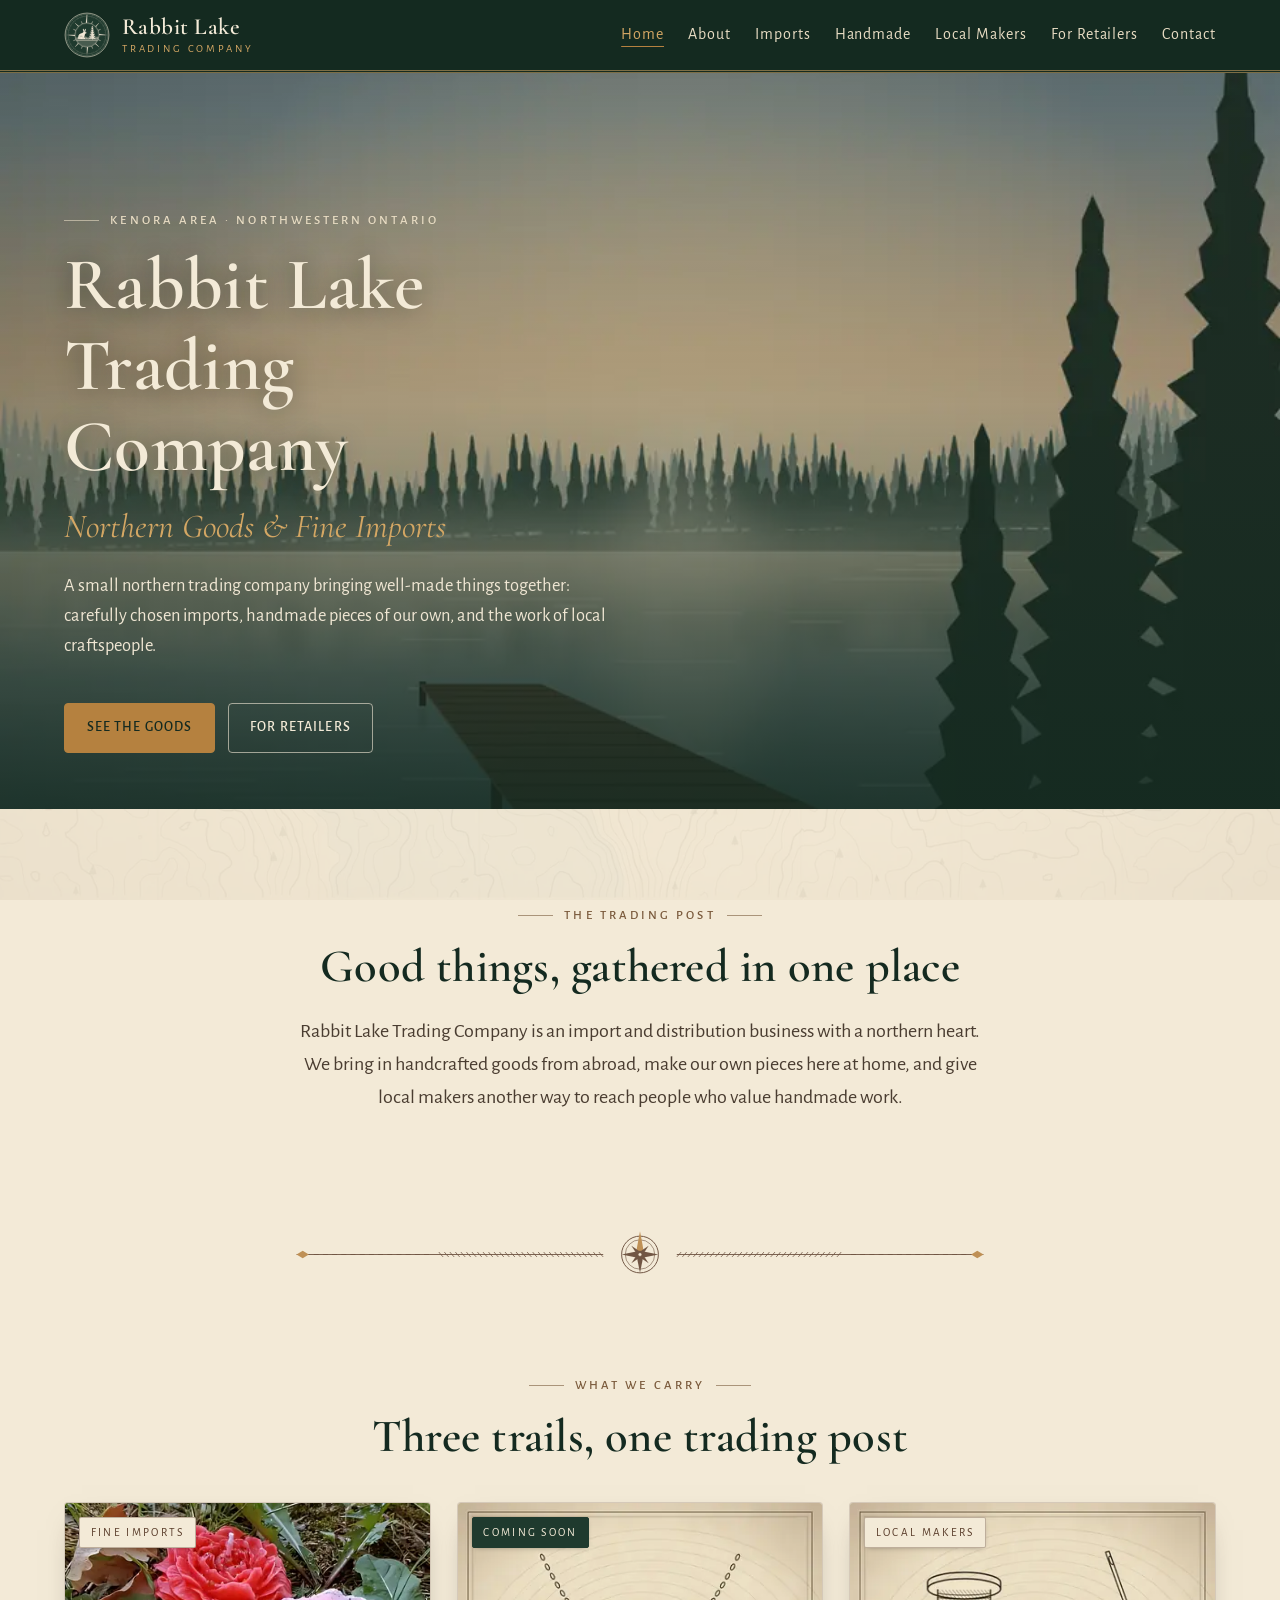
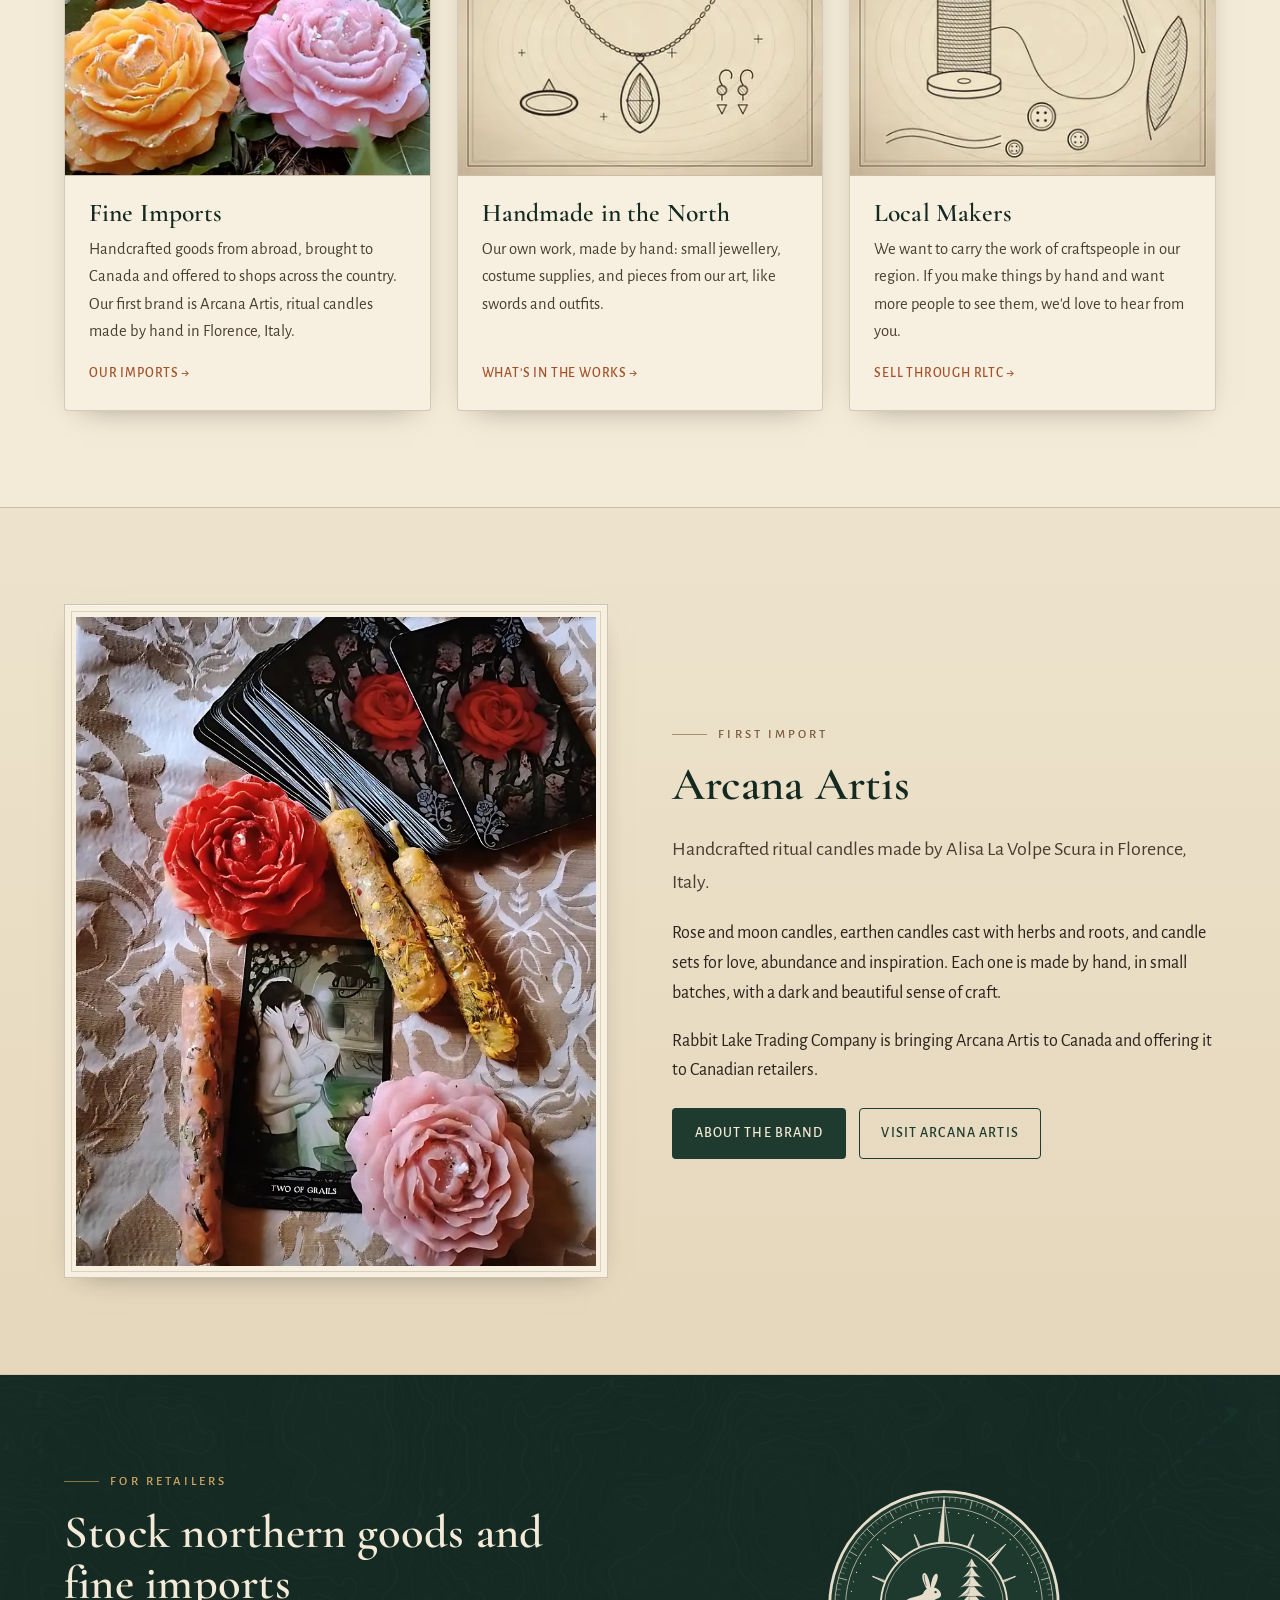
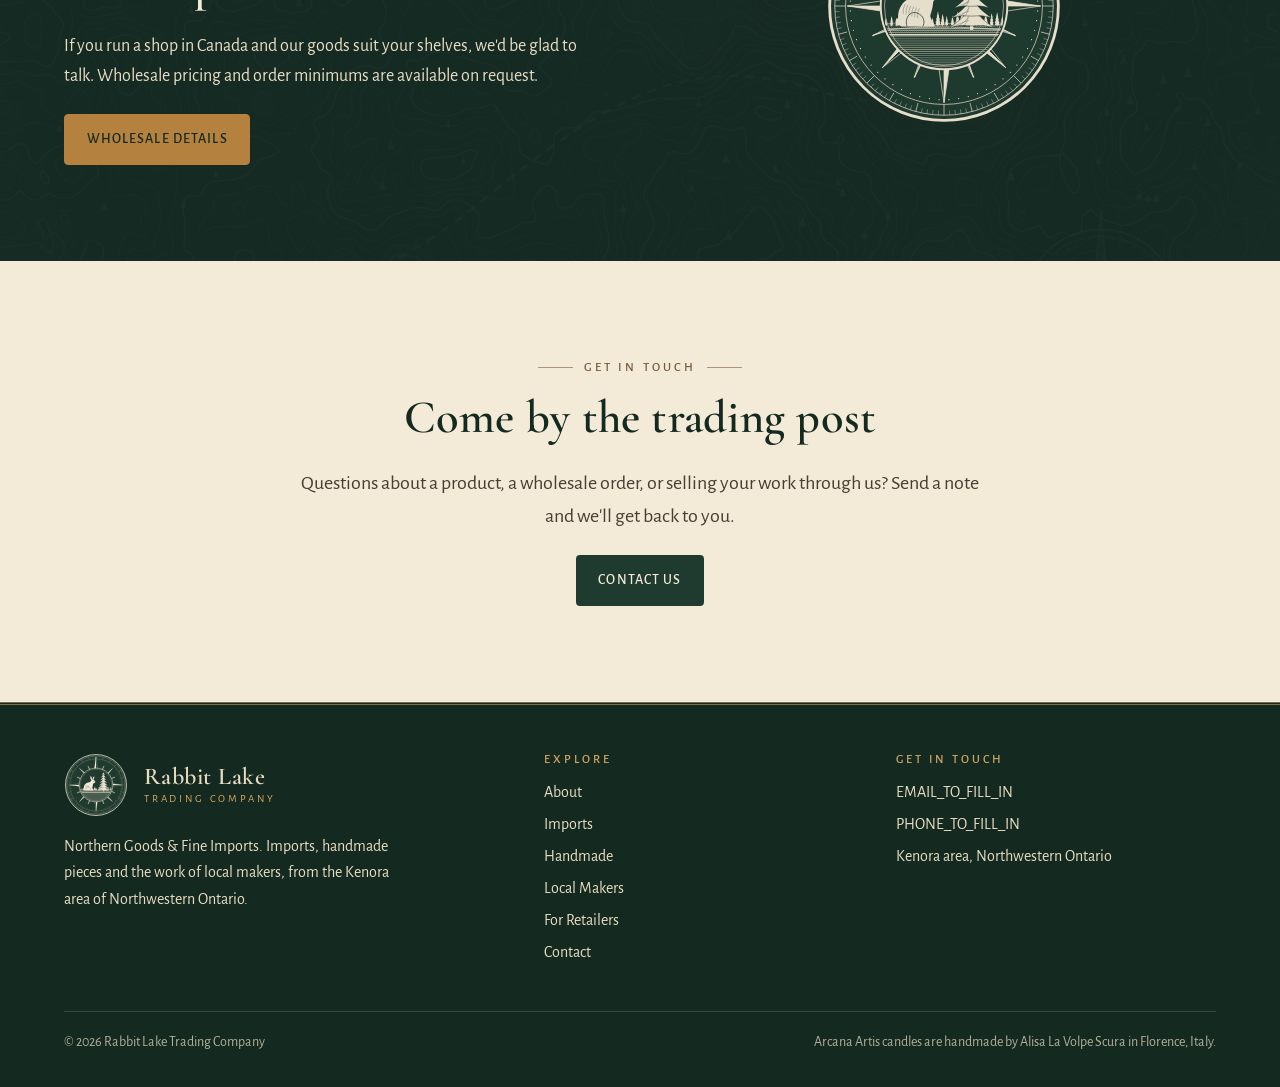
==== index.html @ 3e0c2234 "Rabbit Lake Trading Company site: Northern Goods & Fine Imports" ====
<!doctype html>
<html lang="en-CA" class="no-js">
<head>
<meta charset="utf-8">

<meta name="viewport" content="width=device-width, initial-scale=1">
<title>Rabbit Lake Trading Company | Northern Goods &amp; Fine Imports</title>
<meta name="description" content="Rabbit Lake Trading Company: northern goods and fine imports from the Kenora area of Northwestern Ontario. Imports, handmade goods and local makers, for retailers and customers across Canada.">
<link rel="canonical" href="https://keenanhutka.github.io/RLTC/">
<meta name="theme-color" content="#142a20">
<meta property="og:type" content="website">
<meta property="og:site_name" content="Rabbit Lake Trading Company">
<meta property="og:title" content="Rabbit Lake Trading Company | Northern Goods &amp; Fine Imports">
<meta property="og:description" content="Rabbit Lake Trading Company: northern goods and fine imports from the Kenora area of Northwestern Ontario. Imports, handmade goods and local makers, for retailers and customers across Canada.">
<meta property="og:url" content="https://keenanhutka.github.io/RLTC/">
<meta property="og:image" content="https://keenanhutka.github.io/RLTC/assets/img/og-image.jpg">
<meta property="og:image:width" content="1200">
<meta property="og:image:height" content="630">
<meta property="og:image:alt" content="Rabbit Lake Trading Company emblem over a misty northern lake at dawn">
<meta property="og:locale" content="en_CA">
<meta name="twitter:card" content="summary_large_image">
<link rel="icon" href="favicon.ico" sizes="any">
<link rel="icon" href="favicon.svg" type="image/svg+xml">
<link rel="apple-touch-icon" href="apple-touch-icon.png">
<link rel="manifest" href="site.webmanifest">
<link rel="preload" href="assets/fonts/cormorant-garamond.woff2" as="font" type="font/woff2" crossorigin>
<link rel="preload" href="assets/fonts/alegreya-sans-regular.woff2" as="font" type="font/woff2" crossorigin>
<link rel="stylesheet" href="assets/css/style.css">
<script>document.documentElement.className="js";</script>
<script src="assets/js/main.js" defer></script>
</head>
<body>
<a class="skip" href="#main">Skip to content</a>
<header class="site-header">
  <div class="wrap">
    <a class="brand" href="index.html" aria-label="Rabbit Lake Trading Company, home">
      <img src="assets/img/emblem-cream.svg" alt="" width="46" height="46">
      <span class="brand-text"><span class="brand-name">Rabbit Lake</span><span class="brand-sub">Trading Company</span></span>
    </a>
    <button class="nav-toggle" type="button" aria-expanded="false" aria-controls="site-nav"><span class="bars" aria-hidden="true"></span>Menu</button>
    <nav class="site-nav" id="site-nav" aria-label="Main"><ul><li><a href="index.html" aria-current="page">Home</a></li><li><a href="about.html">About</a></li><li><a href="imports.html">Imports</a></li><li><a href="handmade.html">Handmade</a></li><li><a href="makers.html">Local Makers</a></li><li><a href="retailers.html">For Retailers</a></li><li><a href="contact.html">Contact</a></li></ul></nav>
  </div>
</header>
<main id="main">
<section class="hero">
  <picture>
    <source media="(max-width: 40rem)" srcset="assets/img/hero-lake-portrait.webp" type="image/webp">
    <source media="(max-width: 40rem)" srcset="assets/img/hero-lake-portrait.jpg">
    <source srcset="assets/img/hero-lake-960.webp 960w, assets/img/hero-lake.webp 1920w" sizes="100vw" type="image/webp">
    <img src="assets/img/hero-lake.jpg" srcset="assets/img/hero-lake-960.jpg 960w, assets/img/hero-lake.jpg 1920w" sizes="100vw" alt="" width="1920" height="1080" fetchpriority="high">
  </picture>
  <div class="wrap hero-inner">
    <p class="eyebrow left">Kenora area &middot; Northwestern Ontario</p>
    <h1>Rabbit Lake Trading Company</h1>
    <p class="tagline">Northern Goods &amp; Fine Imports</p>
    <p class="intro">A small northern trading company bringing well-made things together: carefully chosen imports, handmade pieces of our own, and the work of local craftspeople.</p>
    <div class="btns">
      <a class="btn btn-brass" href="imports.html">See the goods</a>
      <a class="btn btn-ghost" href="retailers.html">For retailers</a>
    </div>
  </div>
</section>

<section class="section">
  <div class="wrap narrow center">
    <p class="eyebrow">The trading post</p>
    <h2>Good things, gathered in one place</h2>
    <p class="lead">Rabbit Lake Trading Company is an import and distribution business with a northern heart. We bring in handcrafted goods from abroad, make our own pieces here at home, and give local makers another way to reach people who value handmade work.</p>
  </div>
</section>

<img class="divider" src="assets/img/divider-compass.svg" alt="" width="1200" height="80" aria-hidden="true">

<section class="section">
  <div class="wrap">
    <div class="center narrow" style="margin-bottom:2.5rem">
      <p class="eyebrow">What we carry</p>
      <h2>Three trails, one trading post</h2>
    </div>
    <div class="grid grid-3">
      <article class="card">
        <div class="media"><picture><source srcset="assets/img/arcana-roses-outdoor-450.webp" type="image/webp"><img src="assets/img/arcana-roses-outdoor-450.jpg" alt="Arcana Artis rose candles in peach and pink, set among green leaves" width="450" height="450" loading="lazy" decoding="async"></picture></div>
        <span class="tag">Fine imports</span>
        <div class="body">
          <h3>Fine Imports</h3>
          <p>Handcrafted goods from abroad, brought to Canada and offered to shops across the country. Our first brand is Arcana Artis, ritual candles made by hand in Florence, Italy.</p>
          <a class="more" href="imports.html">Our imports</a>
        </div>
      </article>
      <article class="card">
        <div class="media"><picture><source srcset="assets/img/soon-jewelry-400.webp" type="image/webp"><img src="assets/img/soon-jewelry-400.jpg" alt="Illustration of a pendant, ring and earrings in an engraved style" width="400" height="300" loading="lazy" decoding="async"></picture></div>
        <span class="tag soon">Coming soon</span>
        <div class="body">
          <h3>Handmade in the North</h3>
          <p>Our own work, made by hand: small jewellery, costume supplies, and pieces from our art, like swords and outfits.</p>
          <a class="more" href="handmade.html">What's in the works</a>
        </div>
      </article>
      <article class="card">
        <div class="media"><picture><source srcset="assets/img/soon-costume-400.webp" type="image/webp"><img src="assets/img/soon-costume-400.jpg" alt="Illustration of a thread spool, needle, buttons and a feather" width="400" height="300" loading="lazy" decoding="async"></picture></div>
        <span class="tag">Local makers</span>
        <div class="body">
          <h3>Local Makers</h3>
          <p>We want to carry the work of craftspeople in our region. If you make things by hand and want more people to see them, we'd love to hear from you.</p>
          <a class="more" href="makers.html">Sell through RLTC</a>
        </div>
      </article>
    </div>
  </div>
</section>

<section class="section canvas-band">
  <div class="wrap split">
    <div class="frame">
      <picture><source srcset="assets/img/arcana-love-candles.webp" type="image/webp"><img src="assets/img/arcana-love-candles.jpg" alt="Arcana Artis rose candle and herb-rolled tapers arranged with tarot cards on an embroidered cloth" width="900" height="1125" loading="lazy" decoding="async"></picture>
    </div>
    <div>
      <p class="eyebrow left">First import</p>
      <h2>Arcana Artis</h2>
      <p class="lead">Handcrafted ritual candles made by Alisa La Volpe Scura in Florence, Italy.</p>
      <p>Rose and moon candles, earthen candles cast with herbs and roots, and candle sets for love, abundance and inspiration. Each one is made by hand, in small batches, with a dark and beautiful sense of craft.</p>
      <p>Rabbit Lake Trading Company is bringing Arcana Artis to Canada and offering it to Canadian retailers.</p>
      <div class="btns">
        <a class="btn btn-pine" href="imports.html">About the brand</a>
        <a class="btn btn-line" href="https://keenanhutka.github.io/Arcanaartis/" rel="noopener">Visit Arcana Artis</a>
      </div>
    </div>
  </div>
</section>

<section class="section pine-band">
  <div class="wrap split">
    <div>
      <p class="eyebrow left">For retailers</p>
      <h2>Stock northern goods and fine imports</h2>
      <p>If you run a shop in Canada and our goods suit your shelves, we'd be glad to talk. Wholesale pricing and order minimums are available on request.</p>
      <div class="btns"><a class="btn btn-brass" href="retailers.html">Wholesale details</a></div>
    </div>
    <div class="center"><img class="emblem-float" src="assets/img/emblem-cream.svg" alt="Rabbit Lake Trading Company emblem: a rabbit and a pine tree inside a compass rose" width="320" height="320" loading="lazy"></div>
  </div>
</section>

<section class="section">
  <div class="wrap narrow center">
    <p class="eyebrow">Get in touch</p>
    <h2>Come by the trading post</h2>
    <p class="lead">Questions about a product, a wholesale order, or selling your work through us? Send a note and we'll get back to you.</p>
    <div class="btns" style="justify-content:center"><a class="btn btn-pine" href="contact.html">Contact us</a></div>
  </div>
</section>

</main>
<footer class="site-footer">
  <div class="wrap">
    <div class="footer-grid">
      <div>
        <div class="footer-brand">
          <img src="assets/img/emblem-cream.svg" alt="" width="64" height="64" loading="lazy">
          <div class="brand-text"><span class="brand-name">Rabbit Lake</span><span class="brand-sub">Trading Company</span></div>
        </div>
        <p style="margin-top:1rem;max-width:22rem">Northern Goods &amp; Fine Imports. Imports, handmade pieces and the work of local makers, from the Kenora area of Northwestern Ontario.</p>
      </div>
      <div>
        <h4>Explore</h4>
        <ul><li><a href="about.html">About</a></li><li><a href="imports.html">Imports</a></li><li><a href="handmade.html">Handmade</a></li><li><a href="makers.html">Local Makers</a></li><li><a href="retailers.html">For Retailers</a></li><li><a href="contact.html">Contact</a></li></ul>
      </div>
      <div>
        <h4>Get in touch</h4>
        <ul>
          <li><a href="mailto:EMAIL_TO_FILL_IN">EMAIL_TO_FILL_IN</a></li>
          <li>PHONE_TO_FILL_IN</li>
          <li>Kenora area, Northwestern Ontario</li>
        </ul>
      </div>
    </div>
    <div class="footer-base"><span>&copy; <span id="year">2026</span> Rabbit Lake Trading Company</span><span>Arcana Artis candles are handmade by Alisa La Volpe Scura in Florence, Italy.</span></div>
  </div>
</footer>
</body>
</html>
---- assets/css/style.css ----
/* Rabbit Lake Trading Company — Northern Goods & Fine Imports */
@font-face{font-family:"Cormorant Garamond";src:url("../fonts/cormorant-garamond.woff2") format("woff2");font-weight:300 700;font-style:normal;font-display:swap}
@font-face{font-family:"Cormorant Garamond";src:url("../fonts/cormorant-garamond-italic.woff2") format("woff2");font-weight:300 700;font-style:italic;font-display:swap}
@font-face{font-family:"Alegreya Sans";src:url("../fonts/alegreya-sans-regular.woff2") format("woff2");font-weight:400;font-style:normal;font-display:swap}
@font-face{font-family:"Alegreya Sans";src:url("../fonts/alegreya-sans-italic.woff2") format("woff2");font-weight:400;font-style:italic;font-display:swap}
@font-face{font-family:"Alegreya Sans";src:url("../fonts/alegreya-sans-medium.woff2") format("woff2");font-weight:500;font-style:normal;font-display:swap}
@font-face{font-family:"Alegreya Sans";src:url("../fonts/alegreya-sans-bold.woff2") format("woff2");font-weight:700;font-style:normal;font-display:swap}

:root{
  --pine:#1f3a2e; --pine-deep:#142a20; --pine-soft:#2f4f40;
  --lake:#2f5d73; --lake-soft:#4f7f93;
  --parch:#f3ead7; --canvas:#e8dcc3; --canvas-deep:#d8c7a6;
  --wood:#5a3d2b; --wood-soft:#7a5a3c; --ink:#2a221b; --ink-soft:#4a3d31;
  --brass:#b5813f; --brass-light:#d4a764; --rust:#a4512b;
  --display:"Cormorant Garamond","Iowan Old Style","Palatino Linotype",Georgia,serif;
  --body:"Alegreya Sans","Segoe UI",system-ui,sans-serif;
  --wrap:72rem; --radius:4px;
  --shadow:0 1px 0 rgba(255,255,255,.4) inset,0 10px 30px -18px rgba(42,34,27,.55);
}
*,*::before,*::after{box-sizing:border-box}
html{-webkit-text-size-adjust:100%;scroll-behavior:smooth}
body{margin:0;font-family:var(--body);font-size:1.125rem;line-height:1.65;color:var(--ink);background:var(--parch);position:relative;min-height:100vh;display:flex;flex-direction:column}
body::before{content:"";position:fixed;inset:0;z-index:-1;pointer-events:none;
  background:url("../img/map-texture.jpg") center/cover no-repeat;opacity:.16}
body::before{background-image:image-set(url("../img/map-texture.webp") type("image/webp"),url("../img/map-texture.jpg") type("image/jpeg"))}
main{flex:1}
img{max-width:100%;height:auto;display:block}
a{color:var(--lake);text-decoration-thickness:1px;text-underline-offset:.18em}
a:hover{color:var(--rust)}
:focus-visible{outline:2px solid var(--brass);outline-offset:3px}
h1,h2,h3,h4{font-family:var(--display);font-weight:600;line-height:1.1;color:var(--pine-deep);margin:0 0 .5em;letter-spacing:.005em}
h1{font-size:clamp(2.4rem,7vw,4.6rem)}
h2{font-size:clamp(1.9rem,4.4vw,2.9rem)}
h3{font-size:1.6rem}
p{margin:0 0 1em}
.wrap{width:min(100% - 2.5rem,var(--wrap));margin-inline:auto}
.narrow{max-width:44rem}
.center{text-align:center;margin-inline:auto}
.eyebrow{font-family:var(--body);font-weight:500;font-size:.8rem;letter-spacing:.24em;text-transform:uppercase;color:var(--wood-soft);margin:0 0 .9rem;display:flex;align-items:center;gap:.7rem}
.center .eyebrow,.eyebrow.center{justify-content:center}
.eyebrow::before,.eyebrow::after{content:"";height:1px;width:2.2rem;background:currentColor;opacity:.6}
.eyebrow.left::after{display:none}
.lead{font-size:1.25rem;color:var(--ink-soft)}
.skip{position:absolute;left:-999px;top:0}
.skip:focus{left:1rem;top:1rem;z-index:99;background:var(--parch);padding:.5rem 1rem}
.placeholder{background:rgba(181,129,63,.16);border-bottom:1px dashed var(--brass);padding:0 .2em;font-style:italic;color:var(--wood)}

/* Header */
.site-header{background:var(--pine-deep);color:var(--parch);position:sticky;top:0;z-index:50;border-bottom:3px double rgba(212,167,100,.55)}
.site-header .wrap{display:flex;align-items:center;justify-content:space-between;gap:1rem;min-height:4.4rem}
.brand{display:flex;align-items:center;gap:.75rem;color:var(--parch);text-decoration:none}
.brand img{width:46px;height:46px}
.brand-text{display:flex;flex-direction:column;line-height:1}
.brand-name{font-family:var(--display);font-size:1.45rem;font-weight:600;letter-spacing:.02em}
.brand-sub{font-size:.68rem;letter-spacing:.26em;text-transform:uppercase;color:var(--brass-light);margin-top:.3rem}
.nav-toggle{display:none;background:none;border:1px solid rgba(243,234,215,.4);color:var(--parch);border-radius:var(--radius);padding:.45rem .7rem;font:inherit;font-size:.85rem;letter-spacing:.14em;text-transform:uppercase;cursor:pointer}
.js .nav-toggle{display:inline-flex;align-items:center;gap:.5rem}
.nav-toggle .bars{width:18px;height:12px;position:relative;border-top:2px solid currentColor;border-bottom:2px solid currentColor}
.nav-toggle .bars::after{content:"";position:absolute;left:0;right:0;top:3px;border-top:2px solid currentColor}
.site-nav ul{list-style:none;margin:0;padding:0}
.site-nav a{color:var(--canvas);text-decoration:none;font-size:1rem;letter-spacing:.06em}
.site-nav a:hover,.site-nav a[aria-current="page"]{color:var(--brass-light)}
.site-nav a[aria-current="page"]{text-decoration:underline;text-decoration-color:var(--brass);text-underline-offset:.45em}
/* mobile nav */
.site-nav{width:100%}
.js .site-nav{position:absolute;left:0;right:0;top:100%;background:var(--pine-deep);border-bottom:3px double rgba(212,167,100,.55);display:none}
.js .site-nav.open{display:block}
.site-nav ul{display:flex;flex-wrap:wrap;gap:.2rem 1.2rem;padding:.3rem 0 .8rem}
.js .site-nav ul{flex-direction:column;padding:.5rem 1.25rem 1rem;gap:0}
.js .site-nav li a{display:block;padding:.65rem 0;border-bottom:1px solid rgba(243,234,215,.12);font-size:1.1rem}
.no-js .site-header .wrap{flex-wrap:wrap;padding-top:.6rem}

/* Hero */
.hero{position:relative;color:var(--parch);background:var(--pine-deep);overflow:hidden;isolation:isolate}
.hero picture,.hero picture img{position:absolute;inset:0;width:100%;height:100%;object-fit:cover;z-index:-2}
.hero picture img{object-position:70% 50%}
.hero::after{content:"";position:absolute;inset:0;z-index:-1;background:linear-gradient(180deg,rgba(20,42,32,.15) 0%,rgba(20,42,32,.25) 45%,rgba(20,42,32,.85) 100%)}
.hero-inner{min-height:min(88vh,46rem);display:flex;flex-direction:column;justify-content:flex-end;padding-block:7rem 3.5rem}
.hero h1{color:var(--parch);text-shadow:0 2px 24px rgba(10,20,15,.45);margin-bottom:.15em;max-width:12ch}
.hero .tagline{font-family:var(--display);font-style:italic;font-size:clamp(1.4rem,3.6vw,2.1rem);color:var(--brass-light);margin:0 0 1rem}
.hero .eyebrow{color:var(--canvas)}
.hero p.intro{max-width:34rem;color:#efe6d3;font-size:1.15rem}
.hero.small .hero-inner{min-height:20rem;padding-block:6rem 2.5rem}
.hero.small h1{max-width:none;font-size:clamp(2.3rem,6vw,3.8rem)}
.btns{display:flex;flex-wrap:wrap;gap:.8rem;margin-top:1.4rem}
.btn{display:inline-flex;align-items:center;gap:.5rem;padding:.8rem 1.35rem;border-radius:var(--radius);font-weight:500;letter-spacing:.08em;text-transform:uppercase;font-size:.88rem;text-decoration:none;border:1px solid transparent;transition:background .2s,color .2s,border-color .2s}
.btn-brass{background:var(--brass);color:var(--pine-deep);border-color:var(--brass)}
.btn-brass:hover{background:var(--brass-light);color:var(--pine-deep)}
.btn-ghost{color:var(--parch);border-color:rgba(243,234,215,.6)}
.btn-ghost:hover{background:rgba(243,234,215,.12);color:var(--parch)}
.btn-pine{background:var(--pine);color:var(--parch)}
.btn-pine:hover{background:var(--pine-soft);color:var(--parch)}
.btn-line{color:var(--pine);border-color:var(--pine)}
.btn-line:hover{background:var(--pine);color:var(--parch)}

/* Sections */
.section{padding-block:clamp(3.5rem,8vw,6rem)}
.section.tight{padding-block:clamp(2.5rem,5vw,3.5rem)}
.divider{display:block;width:min(100% - 2.5rem,46rem);height:auto;margin:0 auto;opacity:.85}
.canvas-band{background:linear-gradient(0deg,rgba(216,199,166,.55),rgba(232,220,195,.55));border-block:1px solid rgba(90,61,43,.18)}
.pine-band{background:var(--pine-deep);color:var(--canvas);position:relative;overflow:hidden;isolation:isolate}
.pine-band::before{content:"";position:absolute;inset:0;z-index:-1;background:url("../img/map-texture.jpg") center/cover;opacity:.08;filter:invert(1)}
.pine-band h2,.pine-band h3{color:var(--parch)}
.pine-band .eyebrow{color:var(--brass-light)}
.pine-band a:not(.btn){color:var(--brass-light)}

.grid{display:grid;gap:1.6rem}
@media (min-width:44rem){.grid-2{grid-template-columns:repeat(2,1fr)}.grid-3{grid-template-columns:repeat(2,1fr)}}
@media (min-width:62rem){.grid-3{grid-template-columns:repeat(3,1fr)}}
.split{display:grid;gap:2.5rem;align-items:center}
@media (min-width:56rem){.split{grid-template-columns:1fr 1fr;gap:4rem}.split.reverse>:first-child{order:2}}

/* Cards: ledger / canvas tags */
.card{background:#f7f0e1;border:1px solid rgba(90,61,43,.22);border-radius:var(--radius);box-shadow:var(--shadow);overflow:hidden;display:flex;flex-direction:column;position:relative}
.card .media{aspect-ratio:4/3;overflow:hidden;background:var(--canvas);border-bottom:1px solid rgba(90,61,43,.2)}
.card .media img{width:100%;height:100%;object-fit:cover}
.card .body{padding:1.4rem 1.5rem 1.6rem;display:flex;flex-direction:column;flex:1}
.card .body p{color:var(--ink-soft);font-size:1.04rem}
.card .body .more{margin-top:auto;font-weight:500;letter-spacing:.06em;text-transform:uppercase;font-size:.85rem;text-decoration:none;color:var(--rust)}
.card .body .more::after{content:" \2192"}
.card h3{margin-bottom:.35em}
.tag{position:absolute;top:.9rem;left:.9rem;background:var(--parch);color:var(--wood);border:1px solid rgba(90,61,43,.35);font-size:.72rem;letter-spacing:.2em;text-transform:uppercase;padding:.3rem .65rem;border-radius:2px;box-shadow:0 2px 6px -3px rgba(0,0,0,.4)}
.tag.soon{background:var(--pine);color:var(--parch);border-color:var(--pine)}
.caption{font-size:.85rem;color:var(--wood-soft);font-style:italic;margin-top:.4rem}

.frame{position:relative;padding:.7rem;background:#f7f0e1;border:1px solid rgba(90,61,43,.25);box-shadow:var(--shadow)}
.frame::after{content:"";position:absolute;inset:.35rem;border:1px solid rgba(90,61,43,.18);pointer-events:none}
.photo-row{display:grid;grid-template-columns:repeat(3,1fr);gap:.6rem;margin-top:.8rem}
.photo-row img{aspect-ratio:1;object-fit:cover;border:1px solid rgba(90,61,43,.2)}

.list-pins{list-style:none;padding:0;margin:0 0 1.2rem}
.list-pins li{position:relative;padding-left:1.8rem;margin-bottom:.55rem}
.list-pins li::before{content:"";position:absolute;left:.2rem;top:.55em;width:.7rem;height:.7rem;border:2px solid var(--brass);transform:rotate(45deg)}

.steps{counter-reset:s;list-style:none;padding:0;margin:0;display:grid;gap:1.2rem}
@media (min-width:50rem){.steps{grid-template-columns:repeat(3,1fr)}}
.steps li{counter-increment:s;background:#f7f0e1;border:1px solid rgba(90,61,43,.22);border-radius:var(--radius);padding:1.4rem 1.4rem 1.2rem;position:relative}
.steps li::before{content:counter(s,upper-roman);font-family:var(--display);font-size:2rem;font-weight:600;color:var(--brass);display:block;line-height:1;margin-bottom:.5rem}
.steps h3{font-size:1.35rem}

.ledger{width:100%;border-collapse:collapse;background:#f7f0e1;border:1px solid rgba(90,61,43,.25);box-shadow:var(--shadow);font-size:1.05rem}
.ledger th,.ledger td{padding:.85rem 1.1rem;text-align:left;vertical-align:top;border-bottom:1px dashed rgba(90,61,43,.3)}
.ledger th{font-family:var(--display);font-size:1.2rem;font-weight:600;color:var(--pine);width:42%}
.ledger tr:last-child th,.ledger tr:last-child td{border-bottom:0}

.contact-cards .card .body{align-items:flex-start}
.contact-line{font-family:var(--display);font-size:1.6rem;font-weight:600;color:var(--pine);word-break:break-word}
.note{font-size:.95rem;color:var(--wood-soft)}

.emblem-float{width:min(15rem,60%);margin:0 auto 1.5rem;opacity:.95}

/* Footer */
.site-footer{background:var(--pine-deep);color:var(--canvas);padding-block:3rem 2rem;border-top:3px double rgba(212,167,100,.55);font-size:1rem}
.site-footer a{color:var(--canvas);text-decoration:none}
.site-footer a:hover{color:var(--brass-light)}
.footer-grid{display:grid;gap:2rem}
@media (min-width:50rem){.footer-grid{grid-template-columns:1.4fr 1fr 1fr}}
.footer-brand{display:flex;gap:1rem;align-items:center}
.footer-brand img{width:64px;height:64px}
.footer-brand .brand-name{font-size:1.5rem}
.site-footer h4{color:var(--brass-light);font-family:var(--body);font-size:.78rem;letter-spacing:.24em;text-transform:uppercase;font-weight:500;margin-bottom:.8rem}
.site-footer ul{list-style:none;margin:0;padding:0}
.site-footer li{margin-bottom:.35rem}
.footer-base{margin-top:2.5rem;padding-top:1.2rem;border-top:1px solid rgba(243,234,215,.15);display:flex;flex-wrap:wrap;gap:.5rem 1.5rem;justify-content:space-between;font-size:.88rem;color:rgba(232,220,195,.75)}

/* Desktop nav */
@media (min-width:60rem){
  .js .nav-toggle{display:none}
  .js .site-nav,.site-nav{position:static;display:block;width:auto;background:none;border:0}
  .js .site-nav ul,.site-nav ul{flex-direction:row;padding:0;gap:1.5rem}
  .js .site-nav li a{display:inline;padding:0;border:0;font-size:1rem}
  .no-js .site-header .wrap{flex-wrap:nowrap;padding-top:0}
}
@media (max-width:30rem){
  body{font-size:1.06rem}
  .brand-name{font-size:1.2rem}
  .brand-sub{font-size:.58rem;letter-spacing:.2em}
  .brand img{width:40px;height:40px}
  .hero-inner{padding-block:5rem 2.5rem}
}
@media (prefers-reduced-motion:reduce){html{scroll-behavior:auto}*{transition:none!important}}
.pine-band .steps h3{color:var(--pine-deep)}
.pine-band .steps p{color:var(--ink-soft)}
@media (max-width:30rem){.hero .eyebrow{font-size:.7rem;letter-spacing:.14em}.hero .eyebrow::before{width:1.4rem}}
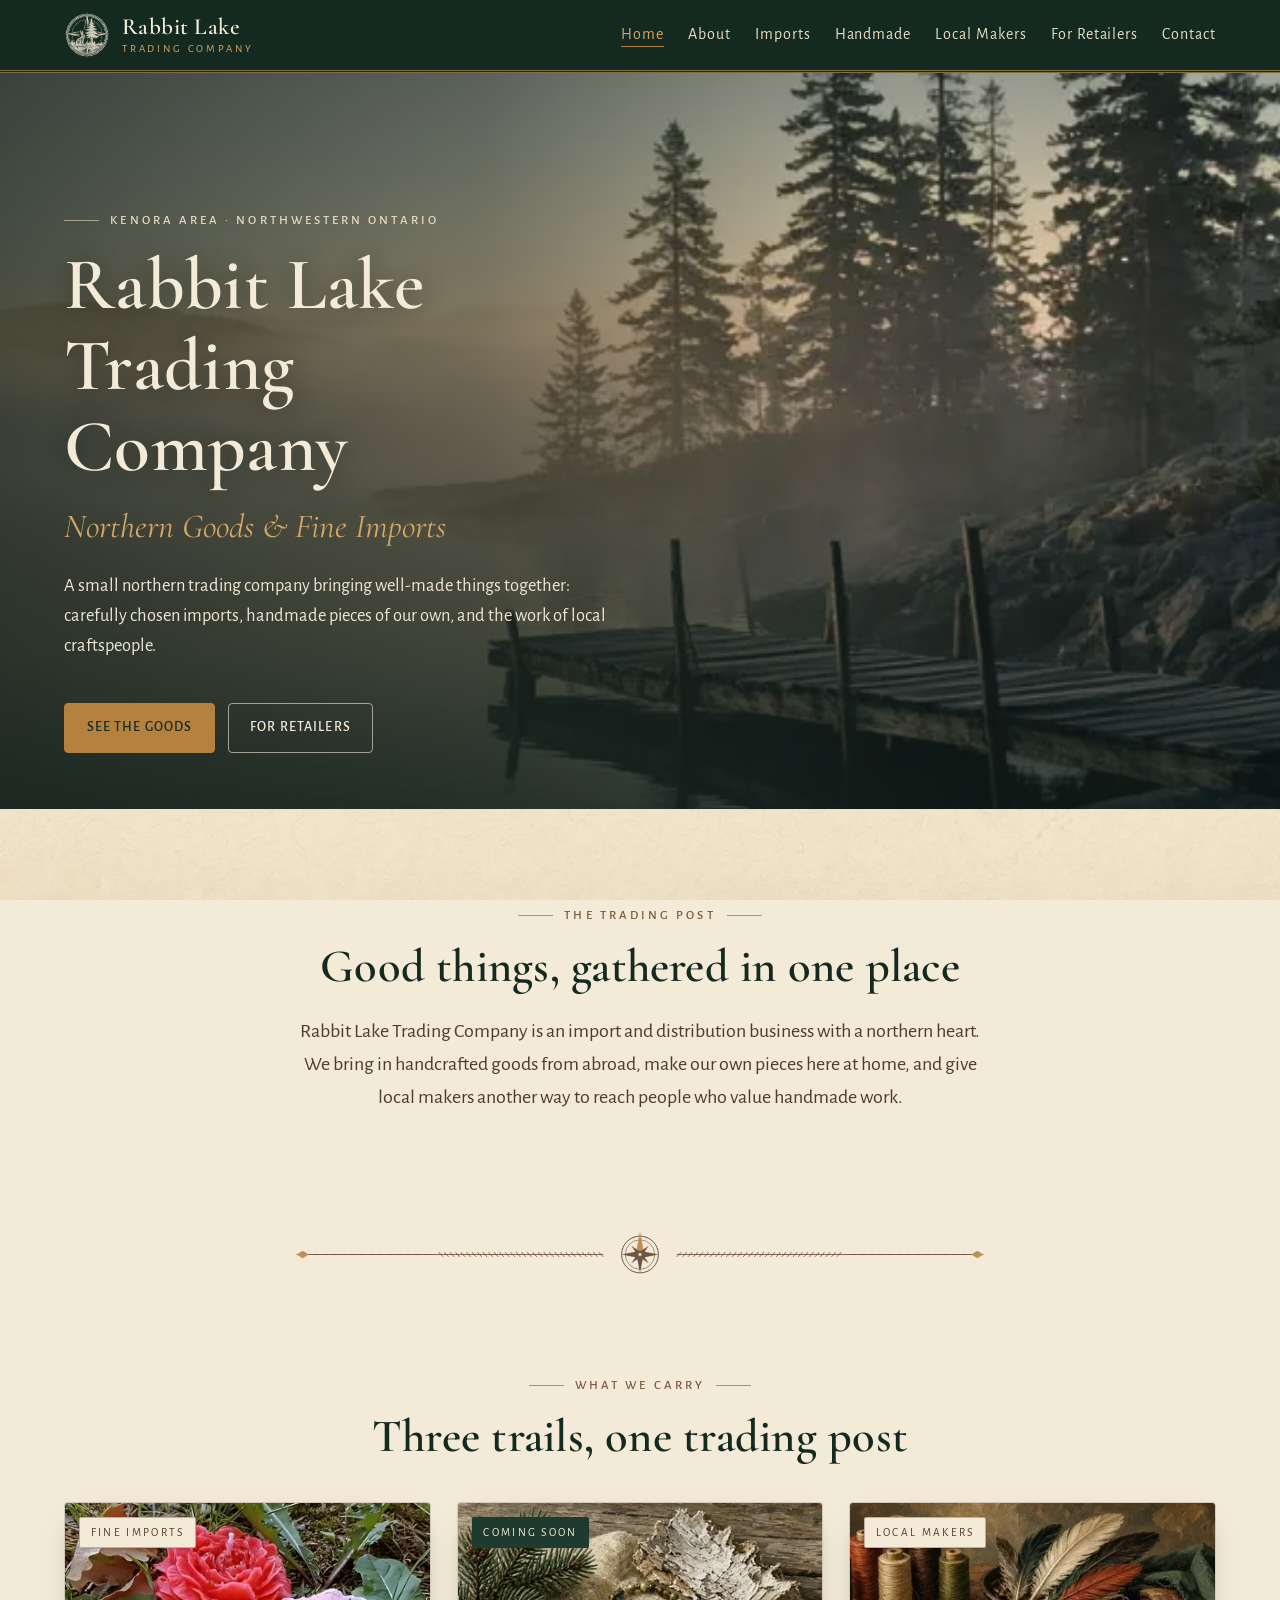
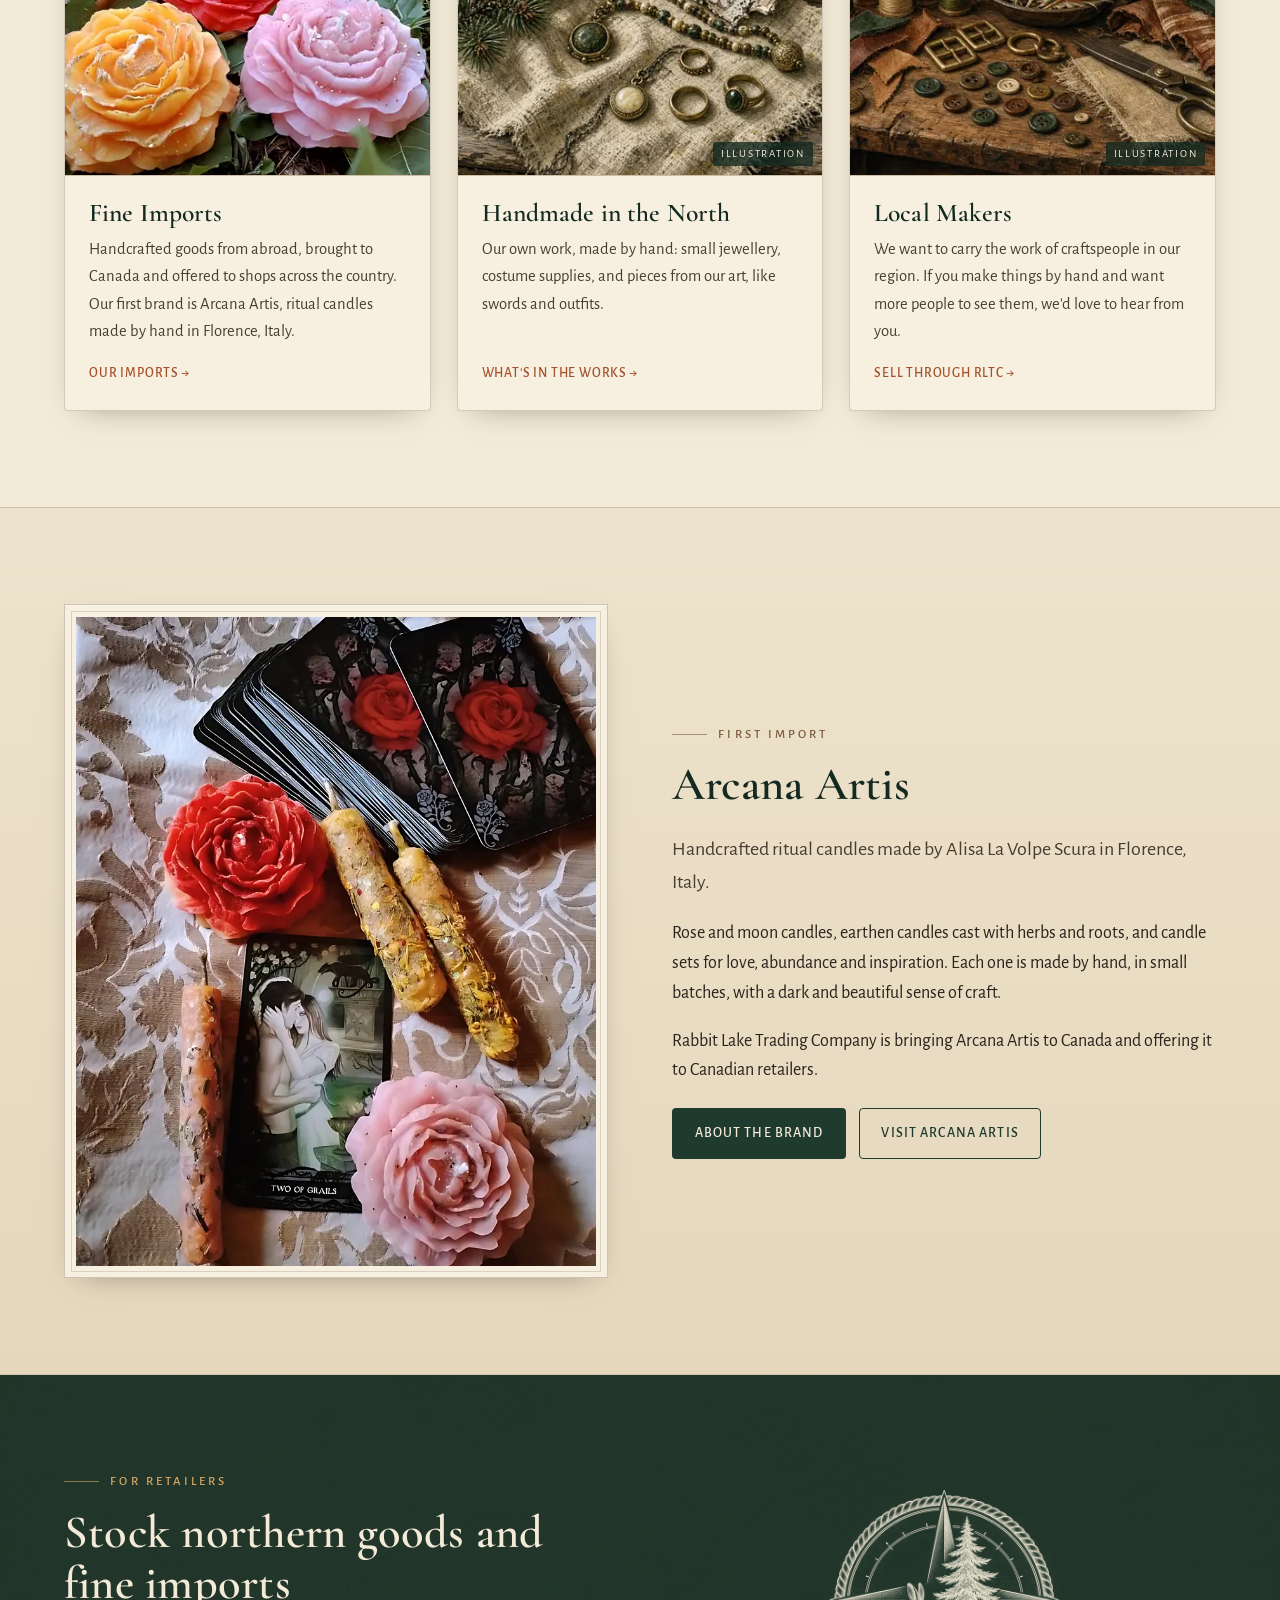
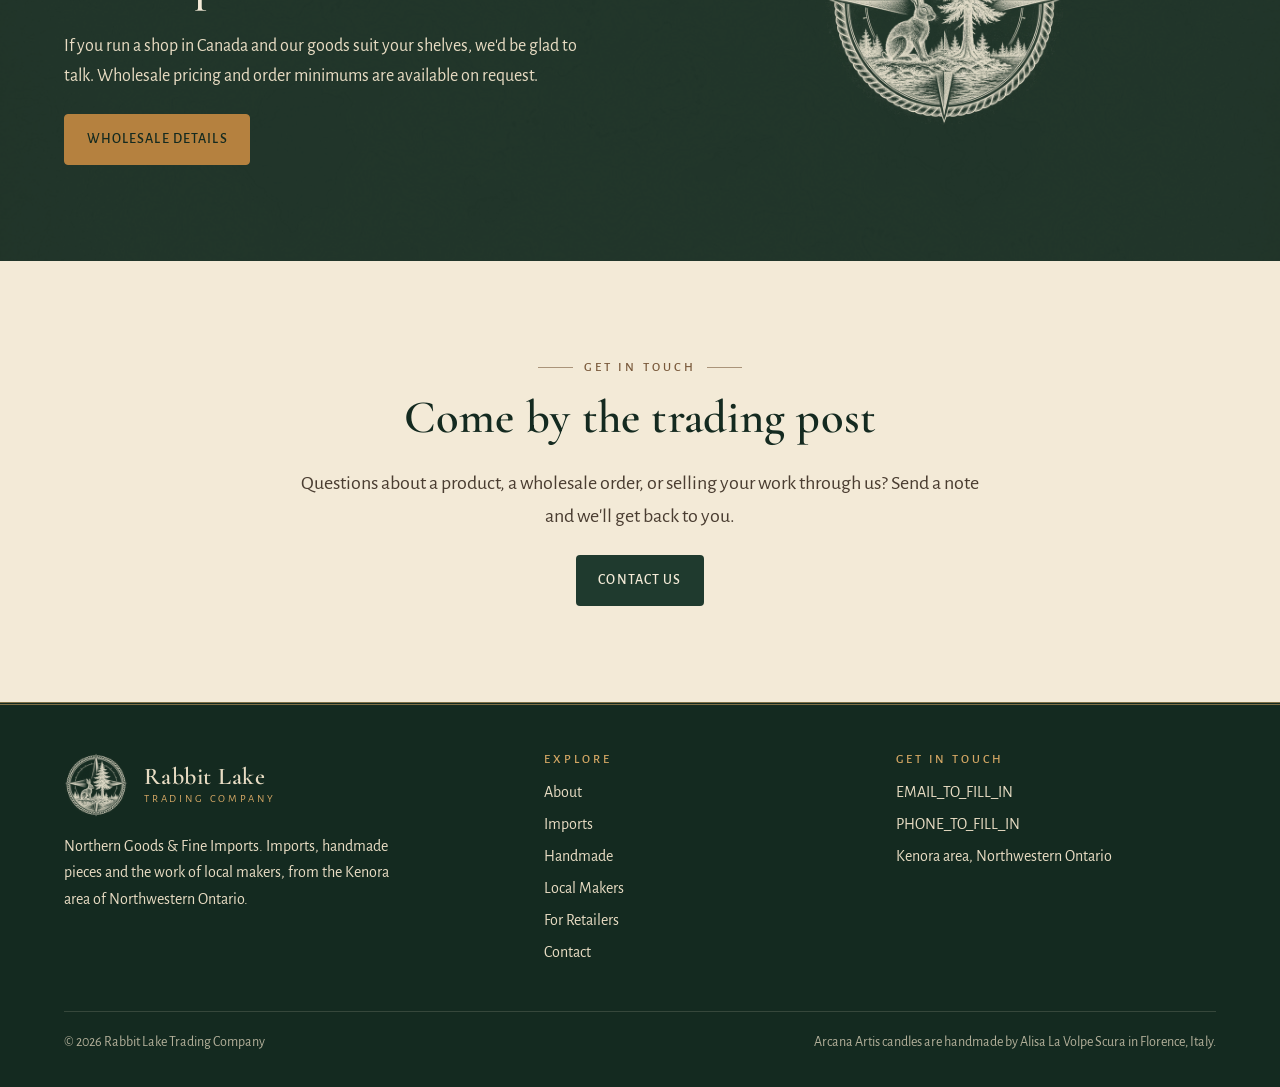
==== commit c0d25828: "Upgrade artwork: new hero, emblem, map texture and coming-soon illustrations" ====
--- a/index.html
+++ b/index.html
@@ -20,7 +20,7 @@
 <meta property="og:locale" content="en_CA">
 <meta name="twitter:card" content="summary_large_image">
 <link rel="icon" href="favicon.ico" sizes="any">
-<link rel="icon" href="favicon.svg" type="image/svg+xml">
+<link rel="icon" href="favicon-96.png" type="image/png" sizes="96x96">
 <link rel="apple-touch-icon" href="apple-touch-icon.png">
 <link rel="manifest" href="site.webmanifest">
 <link rel="preload" href="assets/fonts/cormorant-garamond.woff2" as="font" type="font/woff2" crossorigin>
@@ -34,7 +34,7 @@
 <header class="site-header">
   <div class="wrap">
     <a class="brand" href="index.html" aria-label="Rabbit Lake Trading Company, home">
-      <img src="assets/img/emblem-cream.svg" alt="" width="46" height="46">
+      <picture><source srcset="assets/img/emblem-cream-160.webp" type="image/webp"><img src="assets/img/emblem-cream-160.png" alt="" width="46" height="46"></picture>
       <span class="brand-text"><span class="brand-name">Rabbit Lake</span><span class="brand-sub">Trading Company</span></span>
     </a>
     <button class="nav-toggle" type="button" aria-expanded="false" aria-controls="site-nav"><span class="bars" aria-hidden="true"></span>Menu</button>
@@ -46,8 +46,8 @@
   <picture>
     <source media="(max-width: 40rem)" srcset="assets/img/hero-lake-portrait.webp" type="image/webp">
     <source media="(max-width: 40rem)" srcset="assets/img/hero-lake-portrait.jpg">
-    <source srcset="assets/img/hero-lake-960.webp 960w, assets/img/hero-lake.webp 1920w" sizes="100vw" type="image/webp">
-    <img src="assets/img/hero-lake.jpg" srcset="assets/img/hero-lake-960.jpg 960w, assets/img/hero-lake.jpg 1920w" sizes="100vw" alt="" width="1920" height="1080" fetchpriority="high">
+    <source srcset="assets/img/hero-lake-960.webp 960w, assets/img/hero-lake.webp 1280w" sizes="100vw" type="image/webp">
+    <img src="assets/img/hero-lake.jpg" srcset="assets/img/hero-lake-960.jpg 960w, assets/img/hero-lake.jpg 1280w" sizes="100vw" alt="" width="1280" height="720" fetchpriority="high">
   </picture>
   <div class="wrap hero-inner">
     <p class="eyebrow left">Kenora area &middot; Northwestern Ontario</p>
@@ -88,7 +88,7 @@
         </div>
       </article>
       <article class="card">
-        <div class="media"><picture><source srcset="assets/img/soon-jewelry-400.webp" type="image/webp"><img src="assets/img/soon-jewelry-400.jpg" alt="Illustration of a pendant, ring and earrings in an engraved style" width="400" height="300" loading="lazy" decoding="async"></picture></div>
+        <div class="media"><picture><source srcset="assets/img/soon-jewelry-400.webp" type="image/webp"><img src="assets/img/soon-jewelry-400.jpg" alt="Illustration of handmade pendants and rings on rough linen with a pine bough" width="400" height="300" loading="lazy" decoding="async"></picture><span class="media-note">Illustration</span></div>
         <span class="tag soon">Coming soon</span>
         <div class="body">
           <h3>Handmade in the North</h3>
@@ -97,7 +97,7 @@
         </div>
       </article>
       <article class="card">
-        <div class="media"><picture><source srcset="assets/img/soon-costume-400.webp" type="image/webp"><img src="assets/img/soon-costume-400.jpg" alt="Illustration of a thread spool, needle, buttons and a feather" width="400" height="300" loading="lazy" decoding="async"></picture></div>
+        <div class="media"><picture><source srcset="assets/img/soon-costume-400.webp" type="image/webp"><img src="assets/img/soon-costume-400.jpg" alt="Illustration of thread spools, feathers, buttons, buckles and fabric on a workbench" width="400" height="300" loading="lazy" decoding="async"></picture><span class="media-note">Illustration</span></div>
         <span class="tag">Local makers</span>
         <div class="body">
           <h3>Local Makers</h3>
@@ -136,7 +136,7 @@
       <p>If you run a shop in Canada and our goods suit your shelves, we'd be glad to talk. Wholesale pricing and order minimums are available on request.</p>
       <div class="btns"><a class="btn btn-brass" href="retailers.html">Wholesale details</a></div>
     </div>
-    <div class="center"><img class="emblem-float" src="assets/img/emblem-cream.svg" alt="Rabbit Lake Trading Company emblem: a rabbit and a pine tree inside a compass rose" width="320" height="320" loading="lazy"></div>
+    <div class="center"><picture><source srcset="assets/img/emblem-cream-512.webp" type="image/webp"><img class="emblem-float" src="assets/img/emblem-cream-512.png" alt="Rabbit Lake Trading Company emblem: a hare and a pine tree inside a compass rose" width="512" height="512" loading="lazy"></picture></div>
   </div>
 </section>
 
@@ -155,7 +155,7 @@
     <div class="footer-grid">
       <div>
         <div class="footer-brand">
-          <img src="assets/img/emblem-cream.svg" alt="" width="64" height="64" loading="lazy">
+          <picture><source srcset="assets/img/emblem-cream-160.webp" type="image/webp"><img src="assets/img/emblem-cream-160.png" alt="" width="64" height="64" loading="lazy"></picture>
           <div class="brand-text"><span class="brand-name">Rabbit Lake</span><span class="brand-sub">Trading Company</span></div>
         </div>
         <p style="margin-top:1rem;max-width:22rem">Northern Goods &amp; Fine Imports. Imports, handmade pieces and the work of local makers, from the Kenora area of Northwestern Ontario.</p>
--- a/assets/css/style.css
+++ b/assets/css/style.css
@@ -21,7 +21,7 @@
 html{-webkit-text-size-adjust:100%;scroll-behavior:smooth}
 body{margin:0;font-family:var(--body);font-size:1.125rem;line-height:1.65;color:var(--ink);background:var(--parch);position:relative;min-height:100vh;display:flex;flex-direction:column}
 body::before{content:"";position:fixed;inset:0;z-index:-1;pointer-events:none;
-  background:url("../img/map-texture.jpg") center/cover no-repeat;opacity:.16}
+  background:url("../img/map-texture.jpg") center/cover no-repeat;opacity:.4}
 body::before{background-image:image-set(url("../img/map-texture.webp") type("image/webp"),url("../img/map-texture.jpg") type("image/jpeg"))}
 main{flex:1}
 img{max-width:100%;height:auto;display:block}
@@ -73,8 +73,9 @@
 /* Hero */
 .hero{position:relative;color:var(--parch);background:var(--pine-deep);overflow:hidden;isolation:isolate}
 .hero picture,.hero picture img{position:absolute;inset:0;width:100%;height:100%;object-fit:cover;z-index:-2}
-.hero picture img{object-position:70% 50%}
-.hero::after{content:"";position:absolute;inset:0;z-index:-1;background:linear-gradient(180deg,rgba(20,42,32,.15) 0%,rgba(20,42,32,.25) 45%,rgba(20,42,32,.85) 100%)}
+.hero picture img{object-position:60% 50%}
+.hero::after{content:"";position:absolute;inset:0;z-index:-1;background:linear-gradient(90deg,rgba(16,30,26,.74) 0%,rgba(16,30,26,.5) 38%,rgba(16,30,26,.08) 70%,rgba(16,30,26,0) 100%),linear-gradient(180deg,rgba(16,30,26,.25) 0%,rgba(16,30,26,0) 35%,rgba(16,30,26,.7) 100%)}
+@media (max-width:40rem){.hero::after{background:linear-gradient(180deg,rgba(16,30,26,.35) 0%,rgba(16,30,26,.55) 40%,rgba(16,30,26,.88) 100%)}}
 .hero-inner{min-height:min(88vh,46rem);display:flex;flex-direction:column;justify-content:flex-end;padding-block:7rem 3.5rem}
 .hero h1{color:var(--parch);text-shadow:0 2px 24px rgba(10,20,15,.45);margin-bottom:.15em;max-width:12ch}
 .hero .tagline{font-family:var(--display);font-style:italic;font-size:clamp(1.4rem,3.6vw,2.1rem);color:var(--brass-light);margin:0 0 1rem}
@@ -99,7 +100,7 @@
 .divider{display:block;width:min(100% - 2.5rem,46rem);height:auto;margin:0 auto;opacity:.85}
 .canvas-band{background:linear-gradient(0deg,rgba(216,199,166,.55),rgba(232,220,195,.55));border-block:1px solid rgba(90,61,43,.18)}
 .pine-band{background:var(--pine-deep);color:var(--canvas);position:relative;overflow:hidden;isolation:isolate}
-.pine-band::before{content:"";position:absolute;inset:0;z-index:-1;background:url("../img/map-texture.jpg") center/cover;opacity:.08;filter:invert(1)}
+.pine-band::before{content:"";position:absolute;inset:0;z-index:-1;background:url("../img/map-texture.jpg") center/cover;opacity:.06;mix-blend-mode:screen}
 .pine-band h2,.pine-band h3{color:var(--parch)}
 .pine-band .eyebrow{color:var(--brass-light)}
 .pine-band a:not(.btn){color:var(--brass-light)}
@@ -182,3 +183,6 @@
 .pine-band .steps h3{color:var(--pine-deep)}
 .pine-band .steps p{color:var(--ink-soft)}
 @media (max-width:30rem){.hero .eyebrow{font-size:.7rem;letter-spacing:.14em}.hero .eyebrow::before{width:1.4rem}}
+.card .media{position:relative}
+.media-note{position:absolute;right:.6rem;bottom:.6rem;background:rgba(20,42,32,.78);color:var(--parch);font-size:.68rem;letter-spacing:.16em;text-transform:uppercase;padding:.2rem .5rem;border-radius:2px}
+.emblem-float{display:block}
